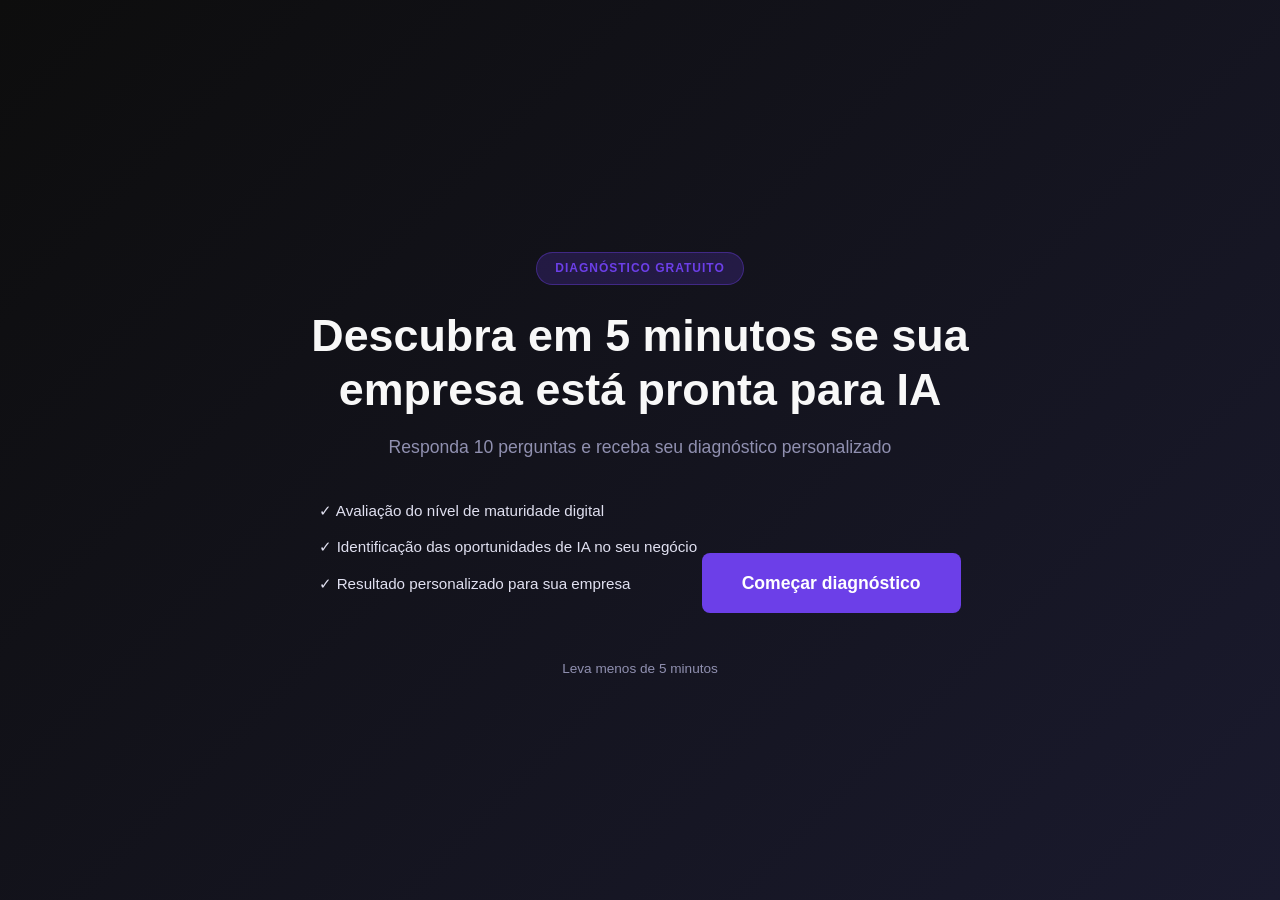
==== index.html @ 703bb180 "feat: Quiz Diagnóstico IAEO — Sprint 1 completo [Stories 1.1-1.5] - index.html: 6 seções (intro/quiz" ====
<!DOCTYPE html>
<html lang="pt-BR">
<head>
  <meta charset="UTF-8">
  <meta name="viewport" content="width=device-width, initial-scale=1.0">

  <!-- SEO -->
  <title>Quiz Diagnóstico IAEO — Descubra se sua empresa está pronta para IA</title>
  <meta name="description" content="Responda 10 perguntas e descubra em 5 minutos o nível de maturidade da sua empresa para implementar Inteligência Artificial com método e resultado real.">
  <meta name="robots" content="index, follow">

  <!-- Open Graph -->
  <meta property="og:title" content="Quiz Diagnóstico IAEO — Sua empresa está pronta para IA?">
  <meta property="og:description" content="Responda 10 perguntas e receba seu diagnóstico personalizado em 60 segundos no WhatsApp.">
  <meta property="og:image" content="/assets/og-image.png">
  <meta property="og:type" content="website">
  <meta property="og:locale" content="pt_BR">

  <!-- Twitter Card -->
  <meta name="twitter:card" content="summary_large_image">
  <meta name="twitter:title" content="Quiz Diagnóstico IAEO">
  <meta name="twitter:description" content="Descubra em 5 minutos se sua empresa está pronta para IA.">
  <meta name="twitter:image" content="/assets/og-image.png">

  <!-- Favicon -->
  <link rel="icon" type="image/png" href="/assets/favicon.png">

  <link rel="stylesheet" href="style.css">
</head>
<body>

  <!-- ===========================
       SEÇÃO 1: INTRO
  =========================== -->
  <section id="section-intro" class="section">
    <div class="container">
      <div class="logo-wrapper">
        <img src="assets/logo-iaeo.png" alt="IAEO" class="logo" onerror="this.style.display='none'">
      </div>

      <div class="intro-content">
        <div class="intro-badge">DIAGNÓSTICO GRATUITO</div>
        <h1 class="intro-title">
          Descubra em 5 minutos se sua empresa está pronta para IA
        </h1>
        <p class="intro-subtitle">
          Responda 10 perguntas e receba seu diagnóstico personalizado
        </p>

        <ul class="intro-beneficios">
          <li>✓ Avaliação do nível de maturidade digital</li>
          <li>✓ Identificação das oportunidades de IA no seu negócio</li>
          <li>✓ Resultado personalizado para sua empresa</li>
        </ul>

        <button class="btn btn-primary btn-large" onclick="goTo('quiz')">
          Começar diagnóstico
        </button>

        <p class="intro-tempo">Leva menos de 5 minutos</p>
      </div>
    </div>
  </section>

  <!-- ===========================
       SEÇÃO 2: QUIZ
  =========================== -->
  <section id="section-quiz" class="section hidden">
    <div class="container">
      <div class="progress-wrapper">
        <div class="progress-info">
          <span id="progress-bloco" class="progress-bloco"></span>
          <span id="progress-texto" class="progress-texto">Pergunta 1 de 10</span>
        </div>
        <div class="progress-bar-bg">
          <div id="progress-bar" class="progress-bar-fill" style="width: 10%"></div>
        </div>
      </div>

      <div id="quiz-content" class="quiz-content">
        <!-- Renderizado dinamicamente pelo quiz.js -->
      </div>

      <div class="quiz-nav">
        <button id="btn-voltar" class="btn btn-ghost hidden" onclick="voltarPergunta()">
          ← Voltar
        </button>
      </div>
    </div>
  </section>

  <!-- ===========================
       SEÇÃO 3: CAPTURA
  =========================== -->
  <section id="section-captura" class="section hidden">
    <div class="container">
      <div class="captura-header">
        <div class="loading-dots">
          <span></span><span></span><span></span>
        </div>
        <h2 class="captura-title">Gerando seu diagnóstico personalizado...</h2>
        <p class="captura-subtitle">
          Preencha abaixo para receber no WhatsApp em 60 segundos.
        </p>
      </div>

      <form id="form-captura" class="form-captura" novalidate>
        <div class="form-group">
          <label for="input-nome">Nome completo *</label>
          <input
            type="text"
            id="input-nome"
            name="nome"
            placeholder="Seu nome completo"
            autocomplete="name"
            required
          >
          <span class="field-error" id="erro-nome"></span>
        </div>

        <div class="form-group">
          <label for="input-whatsapp">WhatsApp *</label>
          <input
            type="tel"
            id="input-whatsapp"
            name="whatsapp"
            placeholder="(11) 99999-9999"
            autocomplete="tel"
            required
          >
          <span class="field-error" id="erro-whatsapp"></span>
        </div>

        <div class="form-group">
          <label for="input-email">E-mail *</label>
          <input
            type="email"
            id="input-email"
            name="email"
            placeholder="seu@email.com"
            autocomplete="email"
            required
          >
          <span class="field-error" id="erro-email"></span>
        </div>

        <div class="form-group">
          <label for="input-empresa">Nome da empresa *</label>
          <input
            type="text"
            id="input-empresa"
            name="empresa"
            placeholder="Nome da sua empresa"
            autocomplete="organization"
            required
          >
          <span class="field-error" id="erro-empresa"></span>
        </div>

        <div class="form-group">
          <label for="input-cargo">Seu cargo *</label>
          <input
            type="text"
            id="input-cargo"
            name="cargo"
            placeholder="Ex: CEO, Diretor, Gerente..."
            autocomplete="organization-title"
            required
          >
          <span class="field-error" id="erro-cargo"></span>
        </div>

        <button type="submit" id="btn-submeter" class="btn btn-primary btn-full">
          Ver meu diagnóstico →
        </button>

        <p class="form-privacidade">
          🔒 Seus dados são protegidos. Sem spam.
        </p>
      </form>
    </div>
  </section>

  <!-- ===========================
       SEÇÃO 4: PROCESSANDO
  =========================== -->
  <section id="section-processando" class="section hidden">
    <div class="container container-center">
      <div class="spinner"></div>
      <h2 class="processando-title">Analisando seu diagnóstico...</h2>
      <p class="processando-sub">Isso leva apenas alguns segundos</p>
    </div>
  </section>

  <!-- ===========================
       SEÇÃO 5: RESULTADO
  =========================== -->
  <section id="section-resultado" class="section hidden">
    <div class="container">
      <div class="resultado-header">
        <div class="resultado-badge">SEU DIAGNÓSTICO</div>
        <h2 class="resultado-title" id="resultado-titulo">
          Seu diagnóstico está pronto!
        </h2>
        <p class="resultado-subtitle" id="resultado-subtitulo"></p>
        <p class="resultado-sintese">
          Sua empresa já tem o perfil e a maturidade necessários para avançar
          com inteligência artificial aplicada ao negócio.
          A questão agora é: <strong>como você quer chegar lá?</strong>
        </p>
      </div>

      <div class="caminhos-wrapper">
        <!-- Caminho 1 -->
        <div class="caminho caminho-primary">
          <div class="caminho-badge">CAMINHO 1</div>
          <h3 class="caminho-titulo">🤝 A IAEO faz por você</h3>
          <p class="caminho-desc">
            Diagnóstico completo conduzido pelo nosso time especializado, com entrega em 90 dias.
            Ideal para quem quer resultados sem precisar aprender tudo do zero.
          </p>
          <ul class="caminho-itens">
            <li>✓ Diagnóstico presencial com sua equipe</li>
            <li>✓ Mapa de automações prioritárias</li>
            <li>✓ Implementação guiada em 90 dias</li>
            <li>✓ Suporte dedicado</li>
          </ul>
          <p class="caminho-preco">A partir de <strong>R$ 3.000</strong></p>
          <button id="btn-caminho-1" class="btn btn-primary btn-full">
            Quero que a IAEO faça por mim →
          </button>
        </div>

        <div class="caminhos-ou">ou</div>

        <!-- Caminho 2 -->
        <div class="caminho caminho-secondary">
          <div class="caminho-badge-sec">CAMINHO 2</div>
          <h3 class="caminho-titulo">🧭 Você faz por conta própria</h3>
          <p class="caminho-desc">
            Auto-Diagnóstico com o mapa completo para você implementar no seu ritmo,
            com toda a metodologia IAEO.
          </p>
          <ul class="caminho-itens">
            <li>✓ Metodologia completa em PDF</li>
            <li>✓ Mapa de implementação passo a passo</li>
            <li>✓ Templates e checklists</li>
            <li>✓ Acesso vitalício</li>
          </ul>
          <p class="caminho-preco">Apenas <strong>R$ 97</strong></p>
          <button id="btn-caminho-2" class="btn btn-secondary btn-full">
            Quero fazer eu mesmo — R$97 →
          </button>
        </div>
      </div>

      <!-- Modal de confirmação Caminho 1 -->
      <div id="modal-caminho1" class="modal-overlay hidden">
        <div class="modal-box">
          <p>✅ Ótimo! Nossa equipe entrará em contato em breve pelo WhatsApp.</p>
          <p>Fique de olho nas mensagens!</p>
          <button id="btn-fechar-modal" class="btn btn-primary">Entendido!</button>
        </div>
      </div>

    </div>
  </section>

  <!-- ===========================
       SEÇÃO 6: YOUTUBE (Colaborador)
  =========================== -->
  <section id="section-youtube" class="section hidden">
    <div class="container container-center">
      <div class="youtube-icon">▶</div>
      <h2 class="youtube-title">Que bom ter você aqui!</h2>
      <p class="youtube-desc">
        Preparamos conteúdo especial no YouTube para você entender como a IA pode transformar sua área.
        Veja agora!
      </p>
      <button
        id="btn-youtube"
        class="btn btn-primary btn-large"
      >
        ▶ Assistir no YouTube
      </button>
    </div>
  </section>

  <script src="quiz.js" defer></script>
</body>
</html>
---- style.css ----
/* =============================================
   RESET E VARIÁVEIS
   ============================================= */
*, *::before, *::after {
  box-sizing: border-box;
  margin: 0;
  padding: 0;
}

:root {
  --color-primary:   #6C3FE8;
  --color-primary-hover: #5930cc;
  --color-secondary: #00D4AA;
  --color-secondary-hover: #00b891;
  --color-dark:      #0D0D0D;
  --color-dark-2:    #1a1a2e;
  --color-card:      #161625;
  --color-border:    #2a2a3e;
  --color-light:     #F8F8F8;
  --color-text:      #e0e0f0;
  --color-text-muted: #9090b0;
  --color-error:     #ff4d6d;
  --color-success:   #00D4AA;
  --font-family: -apple-system, BlinkMacSystemFont, 'Segoe UI', Roboto, sans-serif;
  --radius: 12px;
  --radius-sm: 8px;
  --transition: all 0.2s ease;
}

html {
  scroll-behavior: smooth;
}

body {
  font-family: var(--font-family);
  background: var(--color-dark);
  color: var(--color-text);
  line-height: 1.6;
  min-height: 100vh;
}

/* =============================================
   UTILITÁRIOS
   ============================================= */
.hidden {
  display: none !important;
}

.section {
  min-height: 100vh;
  display: flex;
  flex-direction: column;
  justify-content: center;
  align-items: center;
  padding: 40px 20px;
}

.container {
  width: 100%;
  max-width: 680px;
  margin: 0 auto;
}

.container-center {
  text-align: center;
  align-items: center;
  display: flex;
  flex-direction: column;
}

/* =============================================
   BOTÕES
   ============================================= */
.btn {
  display: inline-block;
  padding: 14px 28px;
  border-radius: var(--radius-sm);
  font-size: 1rem;
  font-weight: 600;
  cursor: pointer;
  border: none;
  text-decoration: none;
  text-align: center;
  transition: var(--transition);
  font-family: var(--font-family);
  line-height: 1.4;
}

.btn:focus-visible {
  outline: 3px solid var(--color-primary);
  outline-offset: 2px;
}

.btn-primary {
  background: var(--color-primary);
  color: #fff;
}

.btn-primary:hover {
  background: var(--color-primary-hover);
  transform: translateY(-1px);
  box-shadow: 0 4px 20px rgba(108, 63, 232, 0.4);
}

.btn-secondary {
  background: transparent;
  color: var(--color-secondary);
  border: 2px solid var(--color-secondary);
}

.btn-secondary:hover {
  background: rgba(0, 212, 170, 0.1);
  transform: translateY(-1px);
}

.btn-ghost {
  background: transparent;
  color: var(--color-text-muted);
  border: 1px solid var(--color-border);
}

.btn-ghost:hover {
  color: var(--color-text);
  border-color: var(--color-text-muted);
}

.btn-large {
  padding: 18px 40px;
  font-size: 1.1rem;
}

.btn-full {
  width: 100%;
  display: block;
}

.btn:disabled {
  opacity: 0.6;
  cursor: not-allowed;
  transform: none !important;
  box-shadow: none !important;
}

/* =============================================
   SEÇÃO INTRO
   ============================================= */
#section-intro {
  background: linear-gradient(135deg, var(--color-dark) 0%, var(--color-dark-2) 100%);
}

.logo-wrapper {
  text-align: center;
  margin-bottom: 32px;
}

.logo {
  height: 48px;
  width: auto;
}

.intro-content {
  text-align: center;
}

.intro-badge {
  display: inline-block;
  background: rgba(108, 63, 232, 0.2);
  color: var(--color-primary);
  border: 1px solid rgba(108, 63, 232, 0.4);
  border-radius: 100px;
  padding: 6px 18px;
  font-size: 0.75rem;
  font-weight: 700;
  letter-spacing: 1px;
  text-transform: uppercase;
  margin-bottom: 24px;
}

.intro-title {
  font-size: 2rem;
  font-weight: 800;
  color: var(--color-light);
  line-height: 1.2;
  margin-bottom: 16px;
}

.intro-subtitle {
  font-size: 1.1rem;
  color: var(--color-text-muted);
  margin-bottom: 32px;
}

.intro-beneficios {
  list-style: none;
  margin-bottom: 40px;
  text-align: left;
  display: inline-block;
}

.intro-beneficios li {
  padding: 6px 0;
  color: var(--color-text);
  font-size: 0.95rem;
}

.intro-tempo {
  margin-top: 16px;
  font-size: 0.85rem;
  color: var(--color-text-muted);
}

/* =============================================
   SEÇÃO QUIZ
   ============================================= */
#section-quiz {
  background: var(--color-dark);
  justify-content: flex-start;
  padding-top: 40px;
}

.progress-wrapper {
  margin-bottom: 40px;
}

.progress-info {
  display: flex;
  justify-content: space-between;
  align-items: center;
  margin-bottom: 10px;
}

.progress-bloco {
  font-size: 0.75rem;
  font-weight: 700;
  text-transform: uppercase;
  letter-spacing: 1px;
  color: var(--color-primary);
}

.progress-texto {
  font-size: 0.85rem;
  color: var(--color-text-muted);
}

.progress-bar-bg {
  height: 6px;
  background: var(--color-border);
  border-radius: 100px;
  overflow: hidden;
}

.progress-bar-fill {
  height: 100%;
  background: var(--color-primary);
  border-radius: 100px;
  transition: width 0.4s ease;
}

.quiz-content {
  margin-bottom: 32px;
}

.quiz-pergunta {
  font-size: 1.25rem;
  font-weight: 700;
  color: var(--color-light);
  margin-bottom: 28px;
  line-height: 1.4;
}

.quiz-opcoes {
  display: flex;
  flex-direction: column;
  gap: 12px;
}

.opcao-btn {
  background: var(--color-card);
  border: 1px solid var(--color-border);
  border-radius: var(--radius);
  padding: 16px 20px;
  text-align: left;
  color: var(--color-text);
  font-size: 0.95rem;
  cursor: pointer;
  transition: var(--transition);
  font-family: var(--font-family);
  width: 100%;
  line-height: 1.4;
}

.opcao-btn:hover {
  border-color: var(--color-primary);
  background: rgba(108, 63, 232, 0.08);
  transform: translateX(4px);
}

.opcao-btn:focus-visible {
  outline: 3px solid var(--color-primary);
  outline-offset: 2px;
}

.opcao-btn.selecionada {
  border-color: var(--color-primary);
  background: rgba(108, 63, 232, 0.15);
  color: var(--color-light);
  font-weight: 600;
}

.quiz-nav {
  display: flex;
  justify-content: flex-start;
}

/* =============================================
   SEÇÃO CAPTURA
   ============================================= */
#section-captura {
  background: var(--color-dark);
  justify-content: flex-start;
  padding-top: 60px;
}

.captura-header {
  text-align: center;
  margin-bottom: 40px;
}

.captura-badge {
  display: inline-block;
  background: rgba(0, 212, 170, 0.15);
  color: var(--color-secondary);
  border: 1px solid rgba(0, 212, 170, 0.3);
  border-radius: 100px;
  padding: 6px 18px;
  font-size: 0.75rem;
  font-weight: 700;
  letter-spacing: 1px;
  text-transform: uppercase;
  margin-bottom: 16px;
}

.captura-title {
  font-size: 1.75rem;
  font-weight: 800;
  color: var(--color-light);
  margin-bottom: 10px;
}

.captura-subtitle {
  color: var(--color-text-muted);
  font-size: 1rem;
}

/* Loading dots animados (Story 1.3) */
.loading-dots {
  display: flex;
  justify-content: center;
  gap: 8px;
  margin-bottom: 20px;
}

.loading-dots span {
  width: 10px;
  height: 10px;
  background: var(--color-primary);
  border-radius: 50%;
  display: inline-block;
  animation: dot-bounce 1.2s ease-in-out infinite;
}

.loading-dots span:nth-child(1) { animation-delay: 0s; }
.loading-dots span:nth-child(2) { animation-delay: 0.2s; }
.loading-dots span:nth-child(3) { animation-delay: 0.4s; }

@keyframes dot-bounce {
  0%, 80%, 100% { transform: scale(0.6); opacity: 0.4; }
  40%            { transform: scale(1.0); opacity: 1.0; }
}

/* Bloco de síntese no resultado (Story 1.3 G4) */
.resultado-sintese {
  color: var(--color-text-muted);
  font-size: 1rem;
  line-height: 1.7;
  margin-top: 16px;
  max-width: 600px;
  margin-left: auto;
  margin-right: auto;
}

.resultado-sintese strong {
  color: var(--color-light);
}

.form-captura {
  max-width: 480px;
  margin: 0 auto;
}

.form-group {
  margin-bottom: 20px;
}

.form-group label {
  display: block;
  font-size: 0.9rem;
  font-weight: 600;
  color: var(--color-text);
  margin-bottom: 8px;
}

.form-group input {
  width: 100%;
  background: var(--color-card);
  border: 1px solid var(--color-border);
  border-radius: var(--radius-sm);
  padding: 14px 16px;
  color: var(--color-light);
  font-size: 1rem;
  font-family: var(--font-family);
  transition: var(--transition);
}

.form-group input::placeholder {
  color: var(--color-text-muted);
}

.form-group input:focus {
  outline: none;
  border-color: var(--color-primary);
  box-shadow: 0 0 0 3px rgba(108, 63, 232, 0.15);
}

.form-group input:focus-visible {
  outline: none;
}

.form-group input.erro {
  border-color: var(--color-error);
}

.field-error {
  display: block;
  font-size: 0.8rem;
  color: var(--color-error);
  margin-top: 4px;
  min-height: 18px;
}

.form-privacidade {
  text-align: center;
  font-size: 0.8rem;
  color: var(--color-text-muted);
  margin-top: 16px;
}

/* =============================================
   SEÇÃO PROCESSANDO
   ============================================= */
#section-processando {
  background: var(--color-dark);
}

.spinner {
  width: 56px;
  height: 56px;
  border: 4px solid var(--color-border);
  border-top-color: var(--color-primary);
  border-radius: 50%;
  animation: spin 0.8s linear infinite;
  margin-bottom: 28px;
}

@keyframes spin {
  to { transform: rotate(360deg); }
}

.processando-title {
  font-size: 1.5rem;
  font-weight: 700;
  color: var(--color-light);
  margin-bottom: 10px;
}

.processando-sub {
  color: var(--color-text-muted);
}

/* =============================================
   SEÇÃO RESULTADO
   ============================================= */
#section-resultado {
  background: var(--color-dark);
  justify-content: flex-start;
  padding-top: 60px;
  padding-bottom: 60px;
}

.resultado-header {
  text-align: center;
  margin-bottom: 48px;
}

.resultado-badge {
  display: inline-block;
  background: rgba(108, 63, 232, 0.2);
  color: var(--color-primary);
  border: 1px solid rgba(108, 63, 232, 0.4);
  border-radius: 100px;
  padding: 6px 18px;
  font-size: 0.75rem;
  font-weight: 700;
  letter-spacing: 1px;
  text-transform: uppercase;
  margin-bottom: 16px;
}

.resultado-title {
  font-size: 1.75rem;
  font-weight: 800;
  color: var(--color-light);
  margin-bottom: 12px;
}

.resultado-subtitle {
  color: var(--color-text-muted);
  font-size: 1rem;
  max-width: 560px;
  margin: 0 auto;
}

/* Caminhos lado a lado no desktop, empilhados no mobile */
.caminhos-wrapper {
  display: flex;
  flex-direction: column;
  gap: 24px;
  align-items: stretch;
}

.caminhos-ou {
  text-align: center;
  color: var(--color-text-muted);
  font-size: 0.9rem;
  font-weight: 600;
  text-transform: uppercase;
  letter-spacing: 2px;
  padding: 4px 0;
}

.caminho {
  background: var(--color-card);
  border-radius: var(--radius);
  padding: 32px;
  flex: 1;
  display: flex;
  flex-direction: column;
}

.caminho-primary {
  border: 2px solid var(--color-primary);
}

.caminho-secondary {
  border: 2px solid var(--color-secondary);
}

.caminho-badge {
  display: inline-block;
  background: rgba(108, 63, 232, 0.2);
  color: var(--color-primary);
  border-radius: 100px;
  padding: 4px 14px;
  font-size: 0.7rem;
  font-weight: 700;
  letter-spacing: 1px;
  text-transform: uppercase;
  margin-bottom: 16px;
}

.caminho-badge-sec {
  display: inline-block;
  background: rgba(0, 212, 170, 0.15);
  color: var(--color-secondary);
  border-radius: 100px;
  padding: 4px 14px;
  font-size: 0.7rem;
  font-weight: 700;
  letter-spacing: 1px;
  text-transform: uppercase;
  margin-bottom: 16px;
}

.caminho-titulo {
  font-size: 1.2rem;
  font-weight: 700;
  color: var(--color-light);
  margin-bottom: 12px;
}

.caminho-desc {
  color: var(--color-text-muted);
  font-size: 0.9rem;
  margin-bottom: 20px;
  line-height: 1.6;
}

.caminho-itens {
  list-style: none;
  margin-bottom: 24px;
  flex: 1;
}

.caminho-itens li {
  padding: 5px 0;
  font-size: 0.9rem;
  color: var(--color-text);
}

.caminho-preco {
  font-size: 1rem;
  color: var(--color-text-muted);
  margin-bottom: 20px;
}

.caminho-preco strong {
  color: var(--color-light);
  font-size: 1.2rem;
}

/* =============================================
   SEÇÃO YOUTUBE
   ============================================= */
#section-youtube {
  background: var(--color-dark);
}

.youtube-icon {
  font-size: 3rem;
  margin-bottom: 24px;
  color: #ff0000;
}

.youtube-title {
  font-size: 1.75rem;
  font-weight: 800;
  color: var(--color-light);
  margin-bottom: 16px;
}

.youtube-desc {
  color: var(--color-text-muted);
  font-size: 1rem;
  max-width: 480px;
  margin: 0 auto 32px;
  text-align: center;
}

/* =============================================
   MODAL
   ============================================= */
.modal-overlay {
  position: fixed;
  inset: 0;
  background: rgba(0, 0, 0, 0.8);
  display: flex;
  align-items: center;
  justify-content: center;
  z-index: 1000;
  padding: 20px;
}

.modal-box {
  background: var(--color-card);
  border: 1px solid var(--color-border);
  border-radius: var(--radius);
  padding: 40px 32px;
  max-width: 480px;
  width: 100%;
  position: relative;
}

.modal-close {
  position: absolute;
  top: 16px;
  right: 16px;
  background: none;
  border: none;
  color: var(--color-text-muted);
  font-size: 1.2rem;
  cursor: pointer;
  padding: 4px 8px;
  border-radius: 4px;
  transition: var(--transition);
}

.modal-close:hover {
  color: var(--color-light);
  background: var(--color-border);
}

.modal-title {
  font-size: 1.4rem;
  font-weight: 700;
  color: var(--color-light);
  margin-bottom: 16px;
}

.modal-desc {
  color: var(--color-text-muted);
  font-size: 0.95rem;
  margin-bottom: 16px;
  line-height: 1.6;
}

/* =============================================
   RESPONSIVIDADE
   ============================================= */

/* Tablet: 768px+ */
@media (min-width: 768px) {
  .section {
    padding: 60px 40px;
  }

  .intro-title {
    font-size: 2.5rem;
  }

  .quiz-pergunta {
    font-size: 1.4rem;
  }

  /* Caminhos lado a lado no tablet+ */
  .caminhos-wrapper {
    flex-direction: row;
    align-items: flex-start;
  }

  .caminhos-ou {
    display: flex;
    align-items: center;
    padding: 0;
    writing-mode: horizontal-tb;
    align-self: center;
    flex-shrink: 0;
  }

  .captura-title {
    font-size: 2rem;
  }

  .resultado-title {
    font-size: 2rem;
  }
}

/* Desktop: 1024px+ */
@media (min-width: 1024px) {
  .section {
    padding: 80px 40px;
  }

  .intro-title {
    font-size: 2.8rem;
  }

  .quiz-opcoes {
    display: grid;
    grid-template-columns: 1fr 1fr;
    gap: 12px;
  }

  /* Forçar coluna única para quiz com muitas opções (5+) */
  .quiz-opcoes.muitas-opcoes {
    grid-template-columns: 1fr;
  }
}

/* Wide: 1440px+ */
@media (min-width: 1440px) {
  .container {
    max-width: 760px;
  }
}
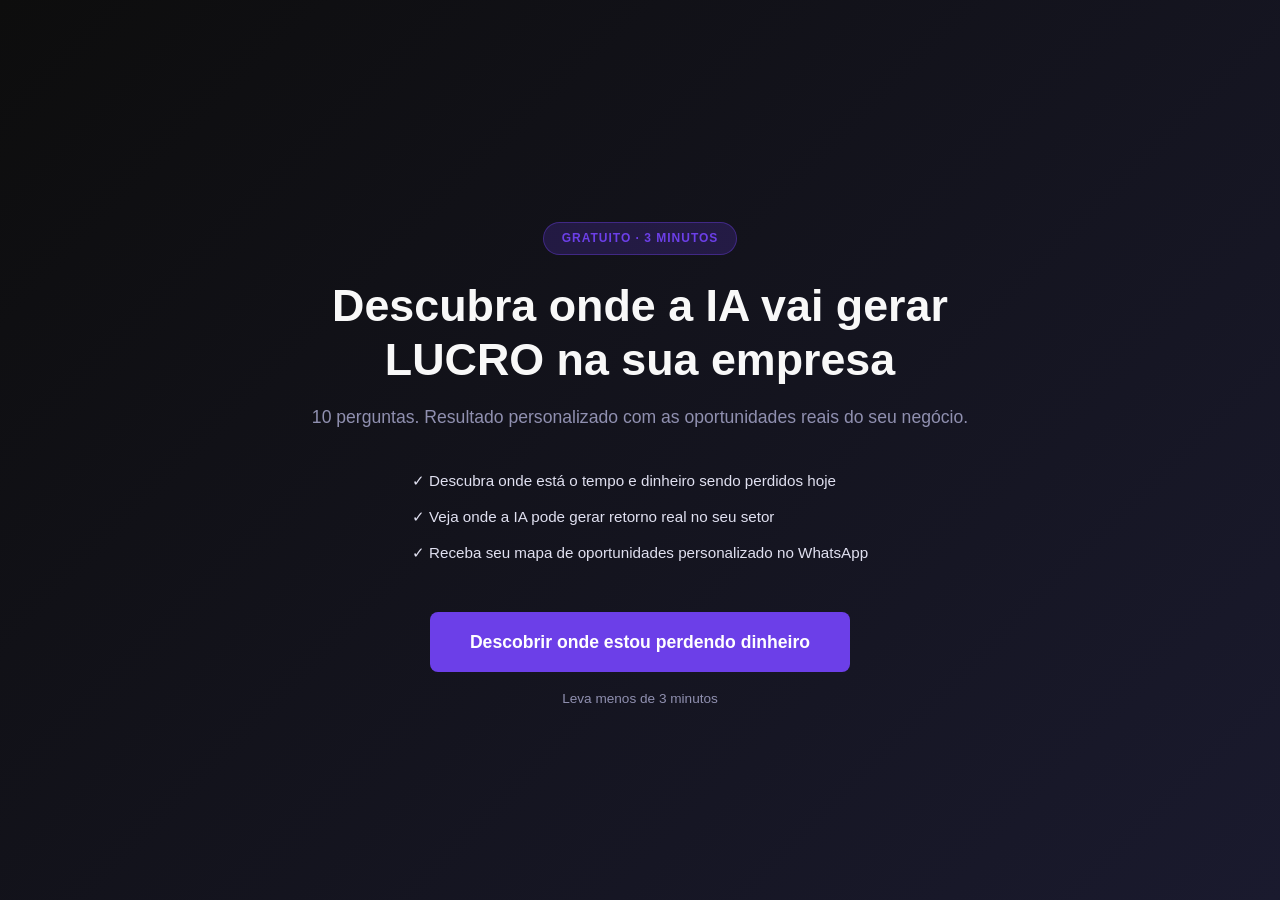
==== commit 186dc622: "feat: novas 10 perguntas focadas em LUCRO + comunicação atualizada - Substituiu perguntas antigas po" ====
--- a/index.html
+++ b/index.html
@@ -5,13 +5,13 @@
   <meta name="viewport" content="width=device-width, initial-scale=1.0">
 
   <!-- SEO -->
-  <title>Quiz Diagnóstico IAEO — Descubra se sua empresa está pronta para IA</title>
-  <meta name="description" content="Responda 10 perguntas e descubra em 5 minutos o nível de maturidade da sua empresa para implementar Inteligência Artificial com método e resultado real.">
+  <title>IAEO — Descubra onde a IA vai gerar LUCRO na sua empresa</title>
+  <meta name="description" content="Responda 10 perguntas e descubra exatamente onde a IA pode gerar lucro, economizar tempo e aumentar sua margem. Resultado personalizado em minutos.">
   <meta name="robots" content="index, follow">
 
   <!-- Open Graph -->
-  <meta property="og:title" content="Quiz Diagnóstico IAEO — Sua empresa está pronta para IA?">
-  <meta property="og:description" content="Responda 10 perguntas e receba seu diagnóstico personalizado em 60 segundos no WhatsApp.">
+  <meta property="og:title" content="Descubra onde a IA vai gerar LUCRO na sua empresa — IAEO">
+  <meta property="og:description" content="10 perguntas. Resultado personalizado. Descubra onde a IA gera retorno real no seu negócio.">
   <meta property="og:image" content="/assets/og-image.png">
   <meta property="og:type" content="website">
   <meta property="og:locale" content="pt_BR">
@@ -39,25 +39,25 @@
       </div>
 
       <div class="intro-content">
-        <div class="intro-badge">DIAGNÓSTICO GRATUITO</div>
+        <div class="intro-badge">GRATUITO · 3 MINUTOS</div>
         <h1 class="intro-title">
-          Descubra em 5 minutos se sua empresa está pronta para IA
+          Descubra onde a IA vai gerar LUCRO na sua empresa
         </h1>
         <p class="intro-subtitle">
-          Responda 10 perguntas e receba seu diagnóstico personalizado
+          10 perguntas. Resultado personalizado com as oportunidades reais do seu negócio.
         </p>
 
         <ul class="intro-beneficios">
-          <li>✓ Avaliação do nível de maturidade digital</li>
-          <li>✓ Identificação das oportunidades de IA no seu negócio</li>
-          <li>✓ Resultado personalizado para sua empresa</li>
+          <li>✓ Descubra onde está o tempo e dinheiro sendo perdidos hoje</li>
+          <li>✓ Veja onde a IA pode gerar retorno real no seu setor</li>
+          <li>✓ Receba seu mapa de oportunidades personalizado no WhatsApp</li>
         </ul>
 
         <button class="btn btn-primary btn-large" onclick="goTo('quiz')">
-          Começar diagnóstico
+          Descobrir onde estou perdendo dinheiro
         </button>
 
-        <p class="intro-tempo">Leva menos de 5 minutos</p>
+        <p class="intro-tempo">Leva menos de 3 minutos</p>
       </div>
     </div>
   </section>
@@ -86,6 +86,29 @@
           ← Voltar
         </button>
       </div>
+    </div>
+  </section>
+
+  <!-- ===========================
+       SEÇÃO 2.5: Q11 (Fase 2)
+  =========================== -->
+  <section id="section-q11" class="section hidden">
+    <div class="container">
+      <p class="bloco-label">Quase lá! Uma última pergunta antes do seu diagnóstico.</p>
+      <h2 class="pergunta-texto">
+        Conta pra gente: qual é a maior dificuldade da sua operação hoje?
+        O que você imagina como solução e como enxerga esse caminho?
+      </h2>
+      <textarea
+        id="q11-input"
+        class="q11-textarea"
+        minlength="20"
+        placeholder="Ex: Nosso maior gargalo é o atendimento ao cliente. Respondemos tarde, perdemos vendas. Imagino que um chatbot poderia ajudar, mas não sei por onde começar..."
+      ></textarea>
+      <p class="q11-counter"><span id="q11-chars">0</span> caracteres (mínimo 20)</p>
+      <button id="btn-q11-avancar" class="btn btn-primary btn-full" disabled>
+        Ver meu diagnóstico →
+      </button>
     </div>
   </section>
 
@@ -200,61 +223,22 @@
       <div class="resultado-header">
         <div class="resultado-badge">SEU DIAGNÓSTICO</div>
         <h2 class="resultado-title" id="resultado-titulo">
-          Seu diagnóstico está pronto!
+          Descobrimos onde a IA vai gerar LUCRO na sua empresa
         </h2>
         <p class="resultado-subtitle" id="resultado-subtitulo"></p>
-        <p class="resultado-sintese">
-          Sua empresa já tem o perfil e a maturidade necessários para avançar
-          com inteligência artificial aplicada ao negócio.
-          A questão agora é: <strong>como você quer chegar lá?</strong>
-        </p>
-      </div>
-
-      <div class="caminhos-wrapper">
-        <!-- Caminho 1 -->
-        <div class="caminho caminho-primary">
-          <div class="caminho-badge">CAMINHO 1</div>
-          <h3 class="caminho-titulo">🤝 A IAEO faz por você</h3>
-          <p class="caminho-desc">
-            Diagnóstico completo conduzido pelo nosso time especializado, com entrega em 90 dias.
-            Ideal para quem quer resultados sem precisar aprender tudo do zero.
-          </p>
-          <ul class="caminho-itens">
-            <li>✓ Diagnóstico presencial com sua equipe</li>
-            <li>✓ Mapa de automações prioritárias</li>
-            <li>✓ Implementação guiada em 90 dias</li>
-            <li>✓ Suporte dedicado</li>
-          </ul>
-          <p class="caminho-preco">A partir de <strong>R$ 3.000</strong></p>
-          <button id="btn-caminho-1" class="btn btn-primary btn-full">
-            Quero que a IAEO faça por mim →
-          </button>
-        </div>
-
-        <div class="caminhos-ou">ou</div>
-
-        <!-- Caminho 2 -->
-        <div class="caminho caminho-secondary">
-          <div class="caminho-badge-sec">CAMINHO 2</div>
-          <h3 class="caminho-titulo">🧭 Você faz por conta própria</h3>
-          <p class="caminho-desc">
-            Auto-Diagnóstico com o mapa completo para você implementar no seu ritmo,
-            com toda a metodologia IAEO.
-          </p>
-          <ul class="caminho-itens">
-            <li>✓ Metodologia completa em PDF</li>
-            <li>✓ Mapa de implementação passo a passo</li>
-            <li>✓ Templates e checklists</li>
-            <li>✓ Acesso vitalício</li>
-          </ul>
-          <p class="caminho-preco">Apenas <strong>R$ 97</strong></p>
-          <button id="btn-caminho-2" class="btn btn-secondary btn-full">
-            Quero fazer eu mesmo — R$97 →
-          </button>
-        </div>
-      </div>
-
-      <!-- Modal de confirmação Caminho 1 -->
+      </div>
+
+      <!-- Sugestão personalizada (texto gerado via JS em exibirResultadoV2) -->
+      <p class="resultado-sugestao" id="resultado-sugestao">
+        Temos uma recomendação baseada no seu perfil:
+      </p>
+
+      <!-- 3 cards de nível (gerados via JS: renderizarCardsNiveis()) -->
+      <div class="niveis-wrapper" id="niveis-wrapper">
+        <!-- Preenchido dinamicamente pelo quiz.js -->
+      </div>
+
+      <!-- Modal de confirmação (mantido para compatibilidade) -->
       <div id="modal-caminho1" class="modal-overlay hidden">
         <div class="modal-box">
           <p>✅ Ótimo! Nossa equipe entrará em contato em breve pelo WhatsApp.</p>
--- a/style.css
+++ b/style.css
@@ -714,6 +714,66 @@
 }
 
 /* =============================================
+   SEÇÃO Q11 — PERGUNTA ABERTA (Fase 2)
+   ============================================= */
+#section-q11 {
+  background: var(--color-dark);
+  justify-content: flex-start;
+  padding-top: 60px;
+}
+
+.bloco-label {
+  font-size: 0.8rem;
+  font-weight: 700;
+  text-transform: uppercase;
+  letter-spacing: 1px;
+  color: var(--color-primary);
+  margin-bottom: 20px;
+}
+
+.pergunta-texto {
+  font-size: 1.25rem;
+  font-weight: 700;
+  color: var(--color-light);
+  margin-bottom: 28px;
+  line-height: 1.4;
+}
+
+.q11-textarea {
+  width: 100%;
+  min-height: 140px;
+  padding: 16px;
+  border: 2px solid rgba(255,255,255,0.1);
+  border-radius: var(--radius-sm);
+  background: rgba(255,255,255,0.05);
+  color: var(--color-light);
+  font-family: var(--font-family);
+  font-size: 1rem;
+  resize: vertical;
+  transition: border-color 0.2s ease;
+  margin-bottom: 8px;
+}
+
+.q11-textarea:focus {
+  outline: none;
+  border-color: var(--color-primary);
+  box-shadow: 0 0 0 3px rgba(108, 63, 232, 0.15);
+}
+
+.q11-textarea::placeholder {
+  color: rgba(255,255,255,0.35);
+  font-style: italic;
+}
+
+.q11-counter {
+  font-size: 0.8rem;
+  color: rgba(255,255,255,0.4);
+  text-align: right;
+  margin-top: 0;
+  margin-bottom: 24px;
+}
+
+/* =============================================
    RESPONSIVIDADE
    ============================================= */
 
@@ -783,3 +843,99 @@
     max-width: 760px;
   }
 }
+
+/* =============================================
+   NIVEIS WRAPPER v2 (3 caminhos abertos)
+   Substitui .caminhos-wrapper
+   ============================================= */
+.resultado-sugestao {
+  text-align: center;
+  color: var(--cinza, #6B7280);
+  font-size: 0.95rem;
+  margin: 16px 0 24px;
+  font-style: italic;
+  line-height: 1.5;
+}
+
+.niveis-wrapper {
+  display: grid;
+  grid-template-columns: repeat(auto-fit, minmax(240px, 1fr));
+  gap: 16px;
+  margin-top: 8px;
+}
+
+.nivel-card {
+  background: #FFFFFF;
+  border: 1px solid #E5E7EB;
+  border-radius: 12px;
+  padding: 24px 20px;
+  display: flex;
+  flex-direction: column;
+  gap: 10px;
+  position: relative;
+  transition: transform 0.2s, box-shadow 0.2s;
+}
+
+.nivel-card:hover {
+  transform: translateY(-3px);
+  box-shadow: 0 6px 20px rgba(0,0,0,0.08);
+}
+
+.nivel-card--recomendado {
+  border: 2px solid #10B981;
+  box-shadow: 0 4px 16px rgba(16, 185, 129, 0.15);
+}
+
+.nivel-badge-recomendado {
+  position: absolute;
+  top: -13px;
+  left: 50%;
+  transform: translateX(-50%);
+  background: #10B981;
+  color: white;
+  padding: 4px 14px;
+  border-radius: 100px;
+  font-size: 10px;
+  font-weight: 700;
+  letter-spacing: 1px;
+  white-space: nowrap;
+}
+
+.nivel-icone {
+  font-size: 26px;
+  line-height: 1;
+}
+
+.nivel-titulo {
+  font-size: 1.05rem;
+  font-weight: 700;
+  color: var(--azul-escuro, #0F1B2D);
+  margin: 0;
+}
+
+.nivel-subtitulo {
+  font-size: 0.8rem;
+  color: #6B7280;
+  margin: 0;
+}
+
+.nivel-descricao {
+  font-size: 0.82rem;
+  color: #4B5563;
+  line-height: 1.5;
+  margin: 0;
+  flex: 1;
+}
+
+.nivel-preco {
+  font-size: 1.15rem;
+  font-weight: 800;
+  color: var(--azul-escuro, #0F1B2D);
+  margin: 0;
+}
+
+@media (max-width: 600px) {
+  .niveis-wrapper {
+    grid-template-columns: 1fr;
+  }
+}
